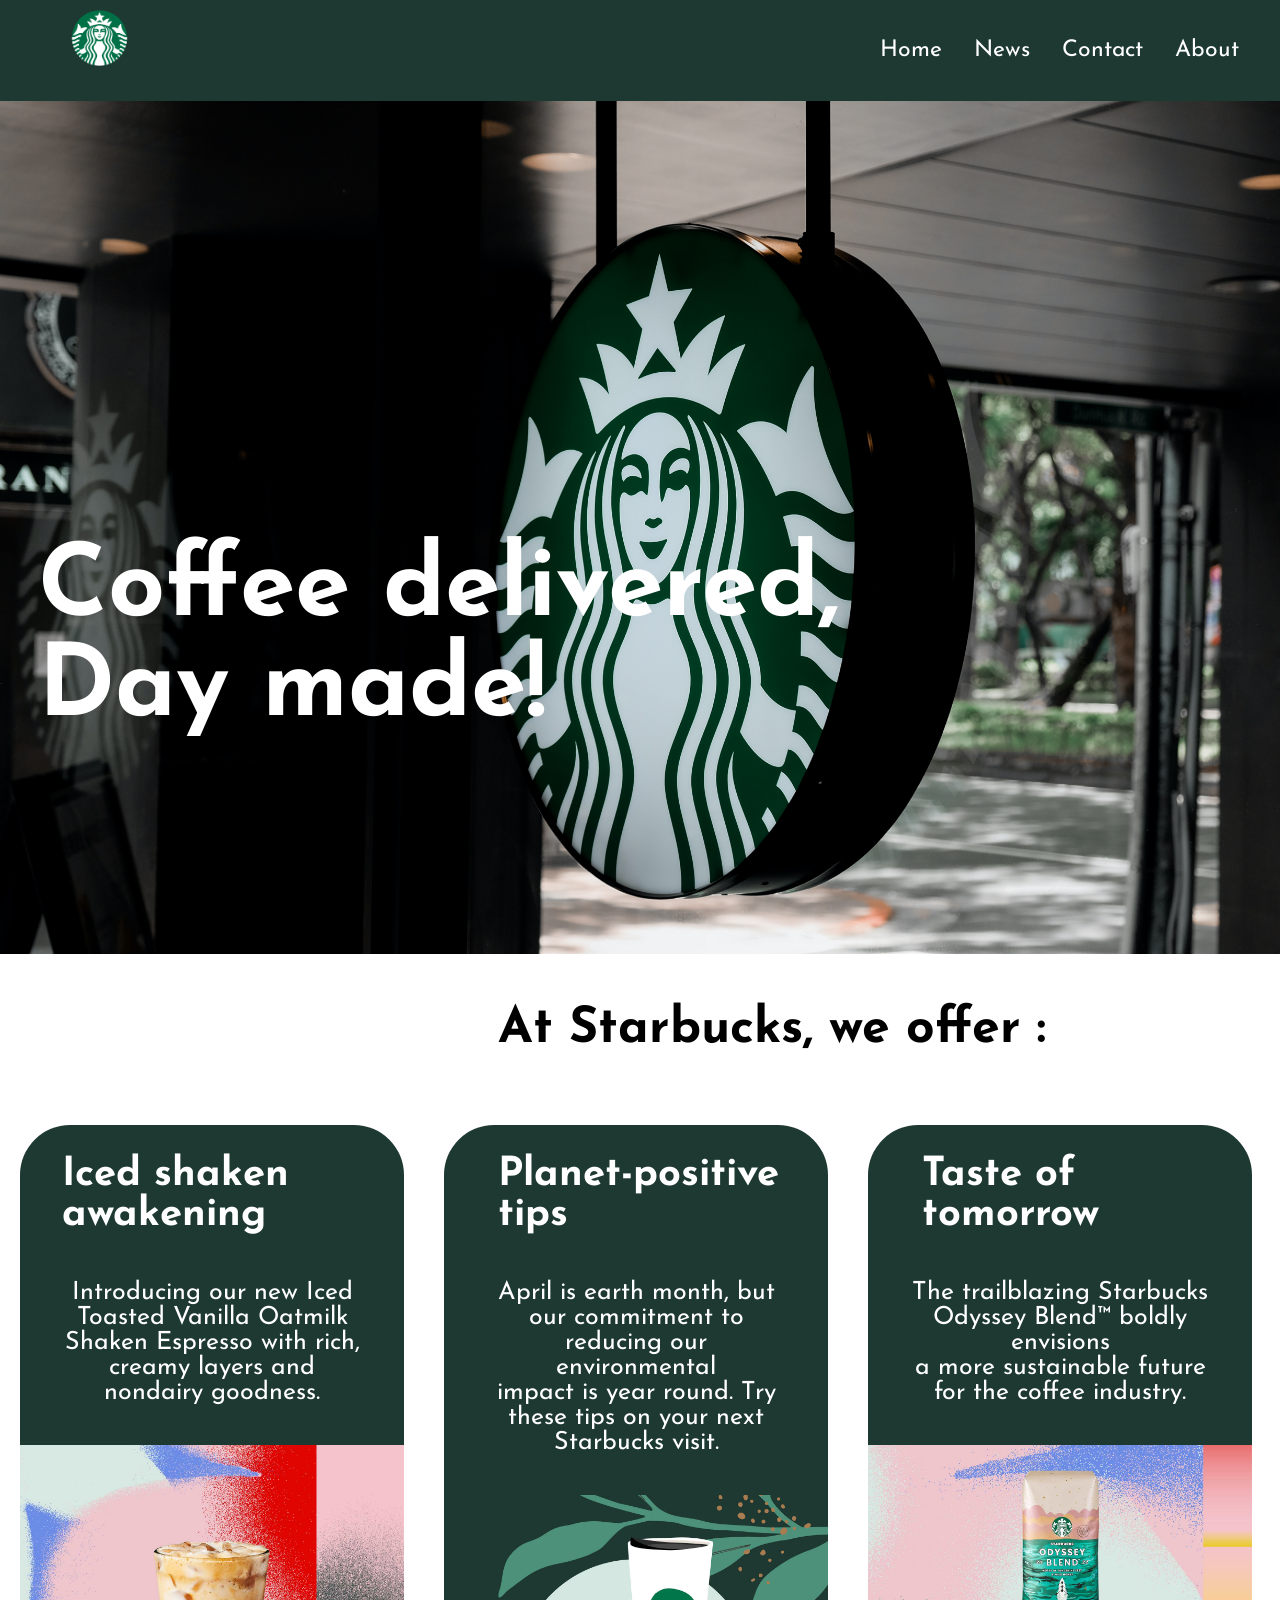
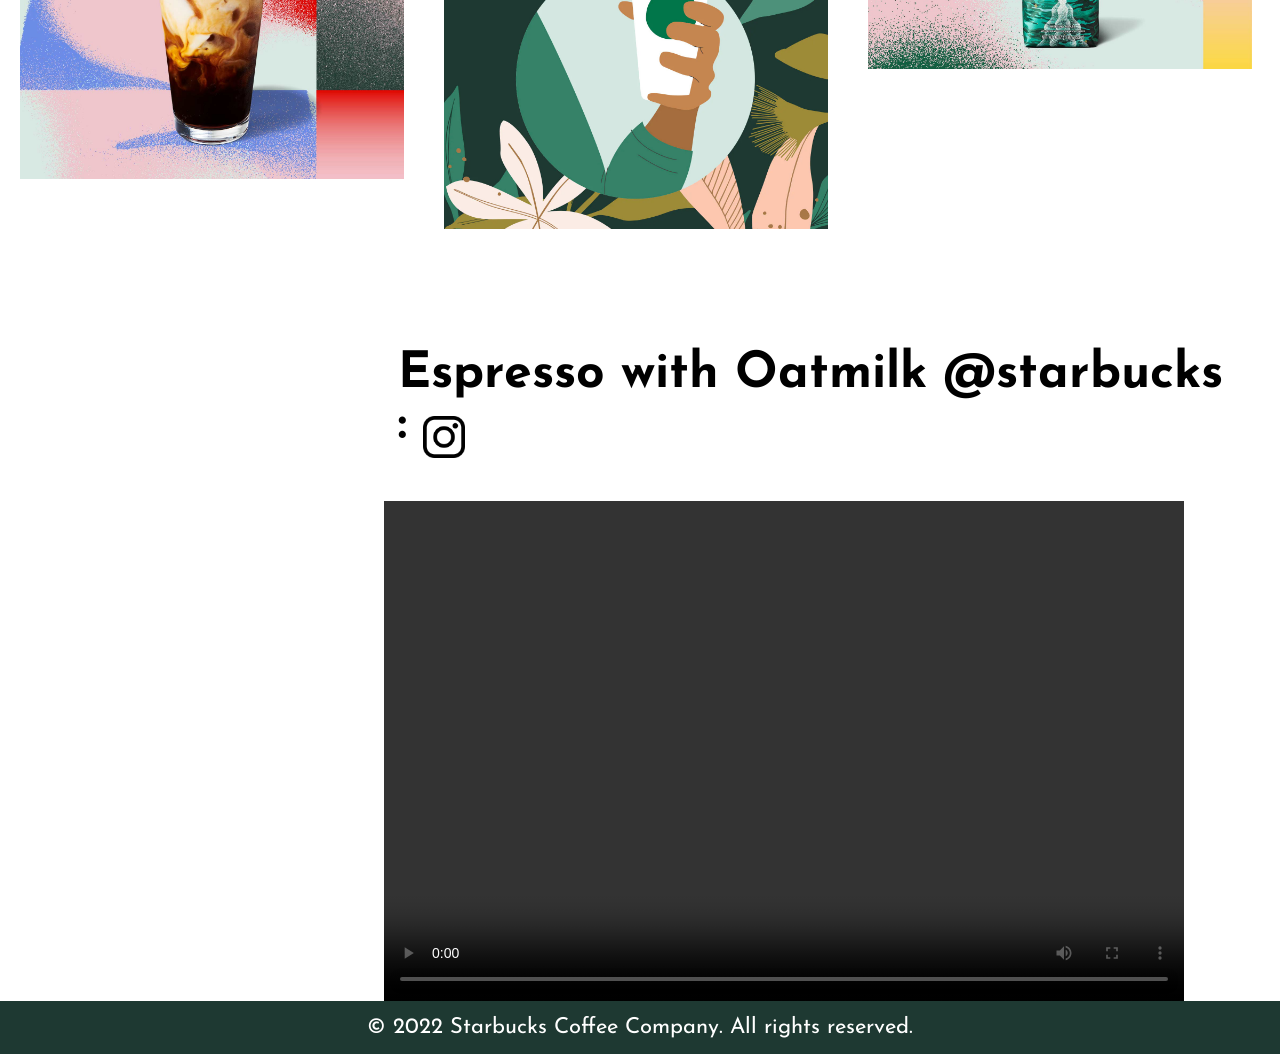
==== index.html @ d26c2149 "Initial Version" ====
<html>
    <head>
        <title>Starbucks Coffee Company</title>
        <link rel="stylesheet" href="index.css">
        <link rel="icon" type="image/x-icon" href="starbucks_logo_icon_170704.ico">
        <link rel="preconnect" href="https://fonts.googleapis.com">
        <link rel="preconnect" href="https://fonts.gstatic.com" crossorigin>
        <link href="https://fonts.googleapis.com/css2?family=Josefin+Sans&display=swap" rel="stylesheet"> 
    </head>
    
    <body>
        <div class="navbar">
            <ul>
                <img src="Starbucks-Logo.png" class="logo" style="width: 8%; float: left;">
                <div class="menu">
                    <li><a href="default.asp">Home</a></li>
                    <li><a href="news.asp">News</a></li>
                    <li><a href="contact.asp">Contact</a></li>
                    <li><a href="about.asp">About</a></li>
                </div>
              </ul>
        </div>


        <img src="wallpaper.jpg" style="width:100%;">
        <div class="naslov">
            <h1>Coffee delivered,
                <br>
                Day made!</h1>
        </div>


        <h1 class="podnaslov">At Starbucks, we offer : </h1>



        <div class="red">

            <div class="kolona">
                <div class="kartica1">
                    <h1 class="glavni_tekst1">Iced shaken awakening</h1>
                    <p class="opis_teksta1">
                        Introducing our new Iced Toasted Vanilla Oatmilk Shaken Espresso with rich, 
                        <br>
                        creamy layers and nondairy goodness.
                    </p>
        
                    <img src="1.jpg" style="width:100%;">
                </div>
            </div>



            <div class="kolona">
                <div class="kartica2">
                    <h1 class="glavni_tekst2">Planet-positive tips</h1>
                    <p class="opis_teksta2">
                        April is earth month, but our commitment to reducing our environmental
                        <br>
                        impact is year round. Try these tips on your next Starbucks visit.
                    </p>
        
                    <img src="2.jpg" style="width:100%;">
                </div>
            </div>



            <div class="kolona">
                <div class="kartica3">
                    <h1 class="glavni_tekst3">Taste of tomorrow</h1>
                    <p class="opis_teksta3">
                        The trailblazing Starbucks Odyssey Blend™ boldly envisions
                        <br>
                        a more sustainable future for the coffee industry.
                    </p>
        
                    <img src="3.jpg" style="width:100%;">
                </div>
            </div>
            
        </div>



        <div class="instagram_sekcija">
            <h1 class="instagram_tekst">Espresso with Oatmilk @starbucks : 
                <img class="instagram_logo" src="logo2.png" style="width: 5%;">
            </h1>
            <video width="800" height="500" controls>
                <source src="video.mp4" type="video/mp4">
            </video>
        </div>

        
        <footer>
            <p>© 2022 Starbucks Coffee Company. All rights reserved.</p>
        </footer>

    </body>
</html>
---- index.css ----
* {
    box-sizing: 0px;
    margin : 0px;
}

ul {
    list-style-type: none;
    margin: 0;
    overflow: hidden;
    background-color: #1e3932;
}

.menu{
    float: right;
    padding : 25px;
    font-family: 'Josefin Sans', sans-serif;
    font-size: 23px;
}

.naslov{
    position: absolute;
    top: 60%;
    left: 3%;
    font-family: 'Josefin Sans', sans-serif;
    font-size: 50px;
    color: #ffffff;
}


.logo{
    padding: 10px;
}

li {
    float: left;
}

li a {
    display: block;
    color: #ffffff;
    text-align: center;
    padding: 14px 16px;
    text-decoration: none;
}

li a:hover {
    color: #000000;
    transform: scale(1.2);
    transition: transform .2s;
}





.kartica1{
    border-radius: 50px;
    background-color: #1e3932;
    width : 600px;
    margin-bottom: 50px;
    max-width:100%;
    height: auto;
}

.glavni_tekst1{
    font-family: 'Josefin Sans', sans-serif;
    font-size: 40px;
    color: #ffffff;
    padding-top : 30px;
    padding-bottom: 5px;
    margin-left: 11%;
}

.kartica1:hover {
    transform: scale(1.1);
    transition: transform .5s ease;
}

.opis_teksta1{
    font-family: 'Josefin Sans', sans-serif;
    font-size: 25px;
    color: #ffffff;
    padding : 40px;
    text-align: center;
}

.kartica2{
    border-radius: 50px;
    background-color: #1e3932;
    width : 600px;
    margin-bottom: 50px;
    max-width:100%;
    height: auto;
}

.kartica2:hover {
    transform: scale(1.1);
    transition: transform .5s ease;
}

.glavni_tekst2{
    font-family: 'Josefin Sans', sans-serif;
    font-size: 40px;
    color: #ffffff;
    padding-top : 30px;
    padding-bottom: 5px;
    margin-left: 14%;
}

.opis_teksta2{
    font-family: 'Josefin Sans', sans-serif;
    font-size: 25px;
    color: #ffffff;
    padding : 40px;
    text-align: center;
}

.kartica3{
    border-radius: 50px;
    background-color: #1e3932;
    width : 600px;
    margin-bottom: 50px;
    max-width:100%;
    height: auto;
}

.kartica3:hover {
    transform: scale(1.1);
    transition: transform .5s ease;
}

.glavni_tekst3{
    font-family: 'Josefin Sans', sans-serif;
    font-size: 40px;
    color: #ffffff;
    padding-top : 30px;
    padding-bottom: 5px;
    margin-left: 14%;
}

.opis_teksta3{
    font-family: 'Josefin Sans', sans-serif;
    font-size: 25px;
    color: #ffffff;
    padding : 40px;
    text-align: center;
}





.red::after{
    content: "";
    clear: both;
    display: table;
}

.kolona{
    float: left;
    width: 30%;
    padding: 20px;
}



.instagram_sekcija{
    margin-left: 30%;
}

.instagram_tekst{
    margin-left: -4%;
    margin-right: auto;
    font-family: 'Josefin Sans', sans-serif;
    font-size: 50px;
    color: #000000;
    padding: 50px;
}

.instagram_logo{
    margin-bottom: -20px;
}


.podnaslov{
    margin-left: 35%;
    margin-right: auto;
    font-family: 'Josefin Sans', sans-serif;
    font-size: 50px;
    color: #000000;
    padding: 50px;
}

footer {
    text-align: center;
    font-family: 'Josefin Sans', sans-serif;
    font-size: 22px;
    padding: 15px;
    background-color: #1e3932;
    color: #ffffff;
}


@media only screen and (max-width: 600px){
    .wallpaper{
        background-image: "3.jpg";
    }
}
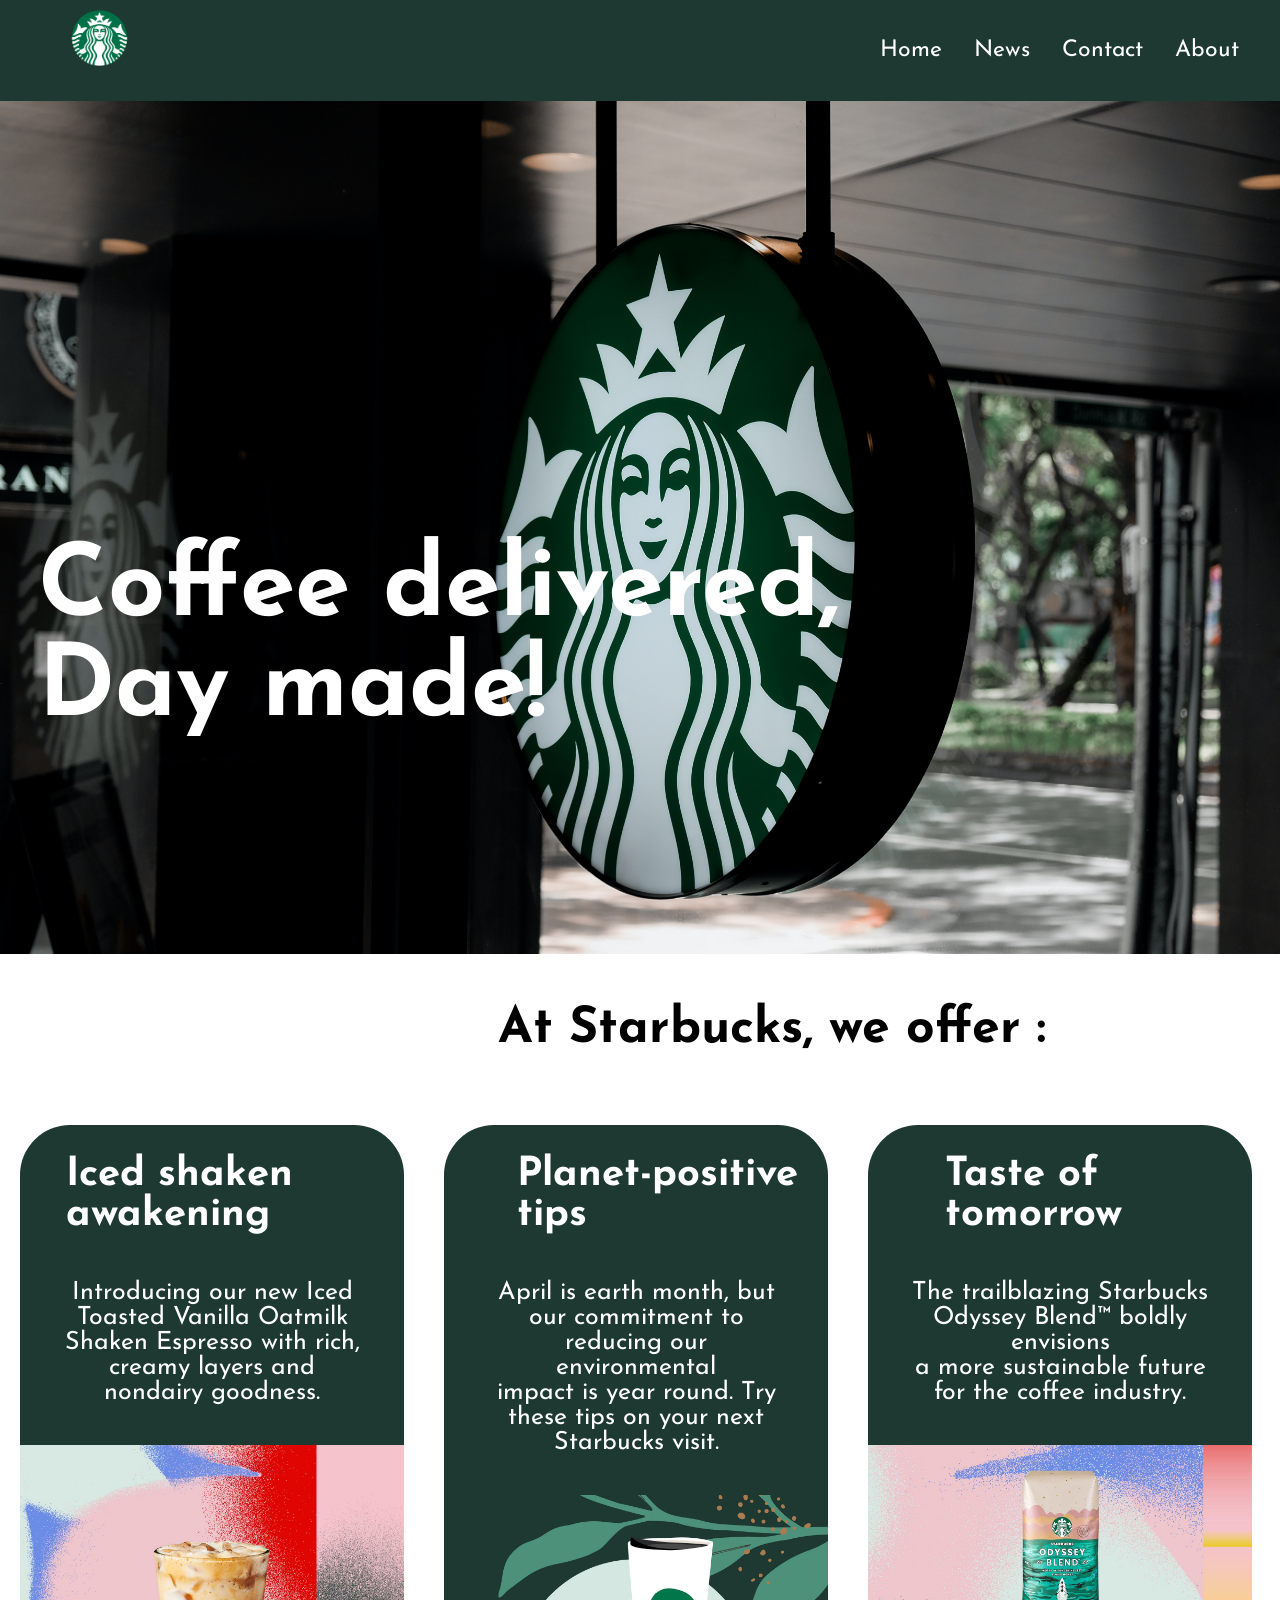
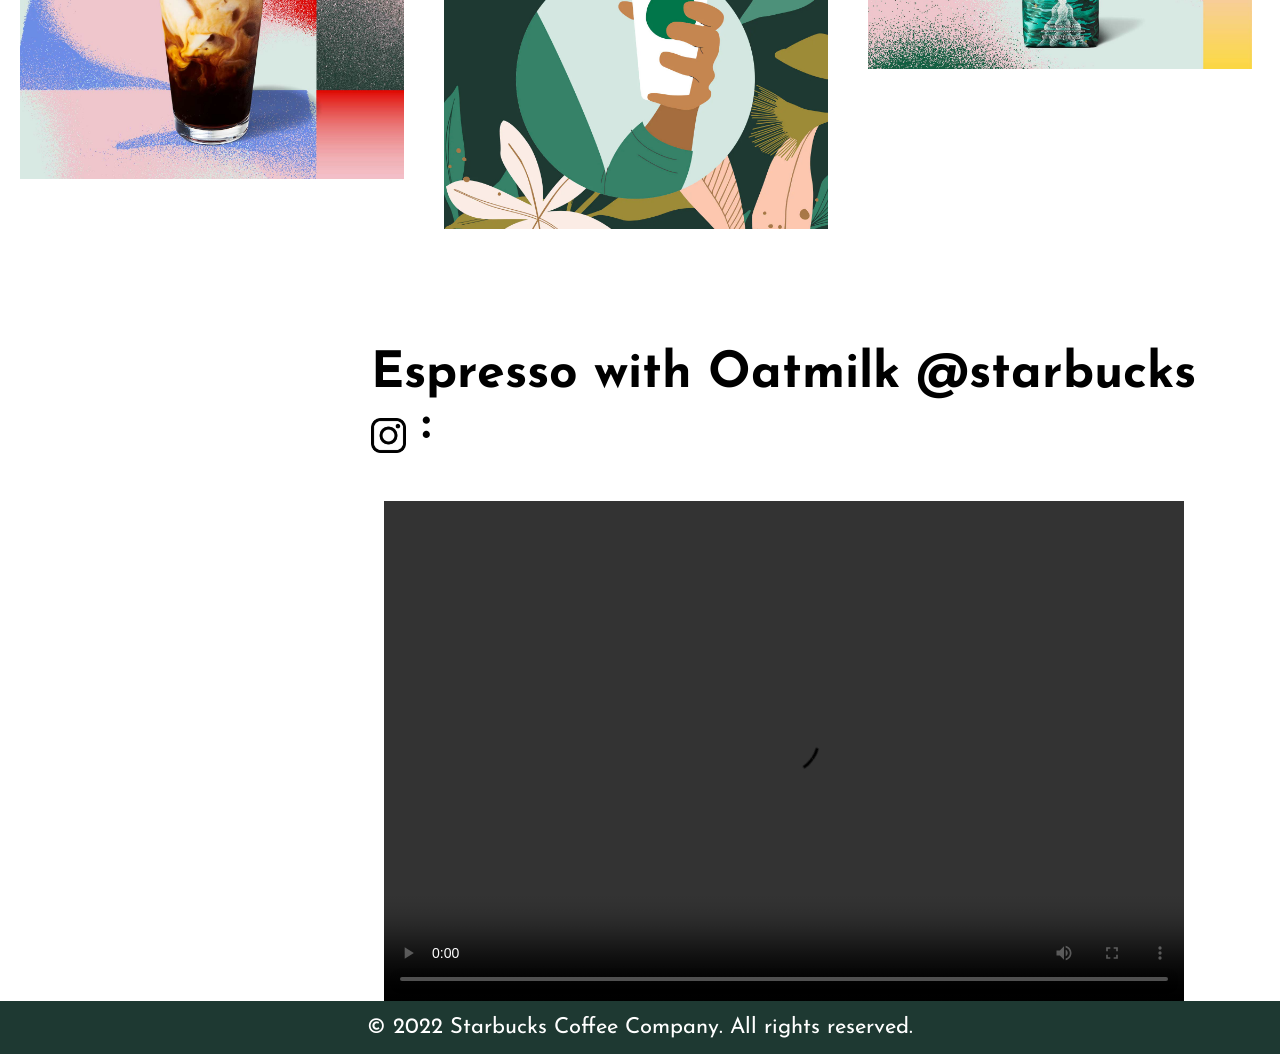
==== commit 922767b0: "Positioning Update" ====
--- a/index.html
+++ b/index.html
@@ -84,8 +84,9 @@
 
 
         <div class="instagram_sekcija">
-            <h1 class="instagram_tekst">Espresso with Oatmilk @starbucks : 
-                <img class="instagram_logo" src="logo2.png" style="width: 5%;">
+            <h1 class="instagram_tekst">Espresso with Oatmilk @starbucks
+                <img class="instagram_logo" src="logo2.png" style="width: 4%;">
+                 : 
             </h1>
             <video width="800" height="500" controls>
                 <source src="video.mp4" type="video/mp4">
--- a/index.css
+++ b/index.css
@@ -68,7 +68,7 @@
     color: #ffffff;
     padding-top : 30px;
     padding-bottom: 5px;
-    margin-left: 11%;
+    margin-left: 12%;
 }
 
 .kartica1:hover {
@@ -104,7 +104,7 @@
     color: #ffffff;
     padding-top : 30px;
     padding-bottom: 5px;
-    margin-left: 14%;
+    margin-left: 19%;
 }
 
 .opis_teksta2{
@@ -135,7 +135,7 @@
     color: #ffffff;
     padding-top : 30px;
     padding-bottom: 5px;
-    margin-left: 14%;
+    margin-left: 20%;
 }
 
 .opis_teksta3{
@@ -169,7 +169,7 @@
 }
 
 .instagram_tekst{
-    margin-left: -4%;
+    margin-left: -7%;
     margin-right: auto;
     font-family: 'Josefin Sans', sans-serif;
     font-size: 50px;
@@ -178,7 +178,7 @@
 }
 
 .instagram_logo{
-    margin-bottom: -20px;
+    margin-bottom: -15px;
 }
 
 
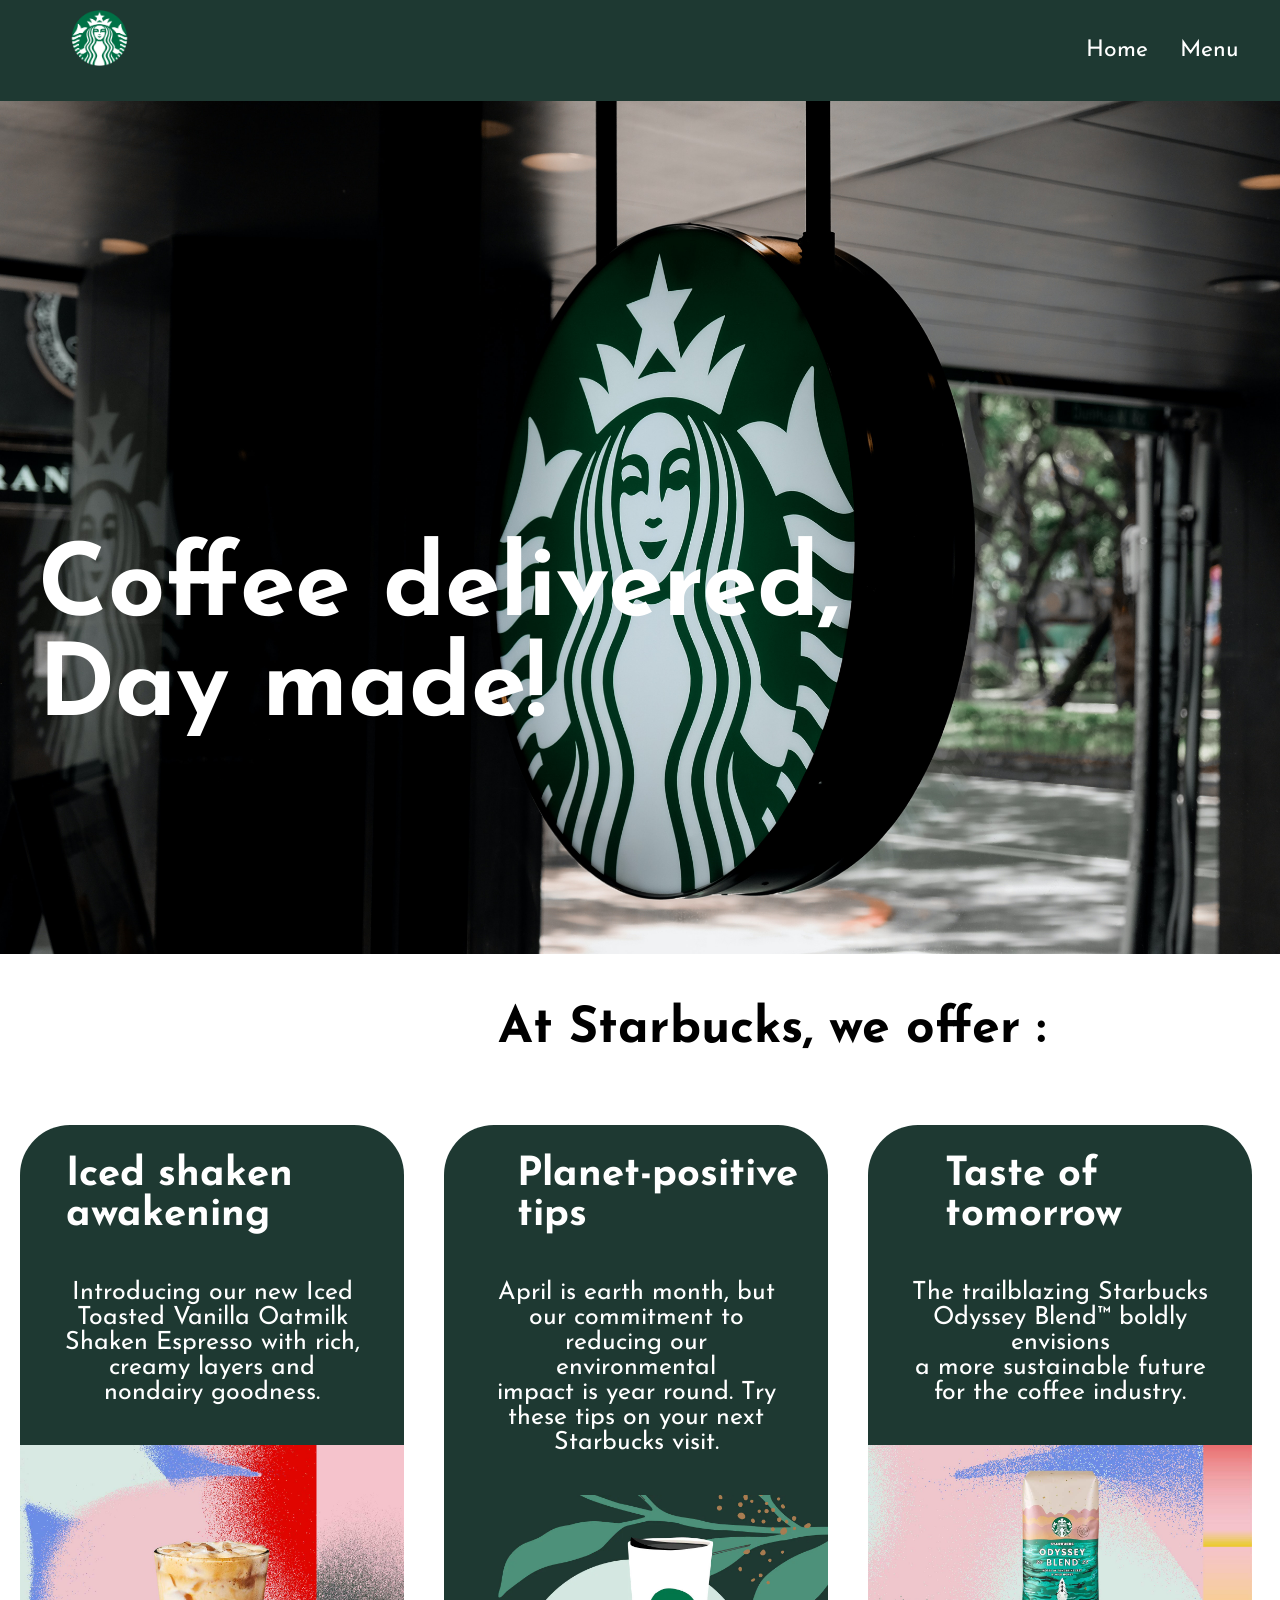
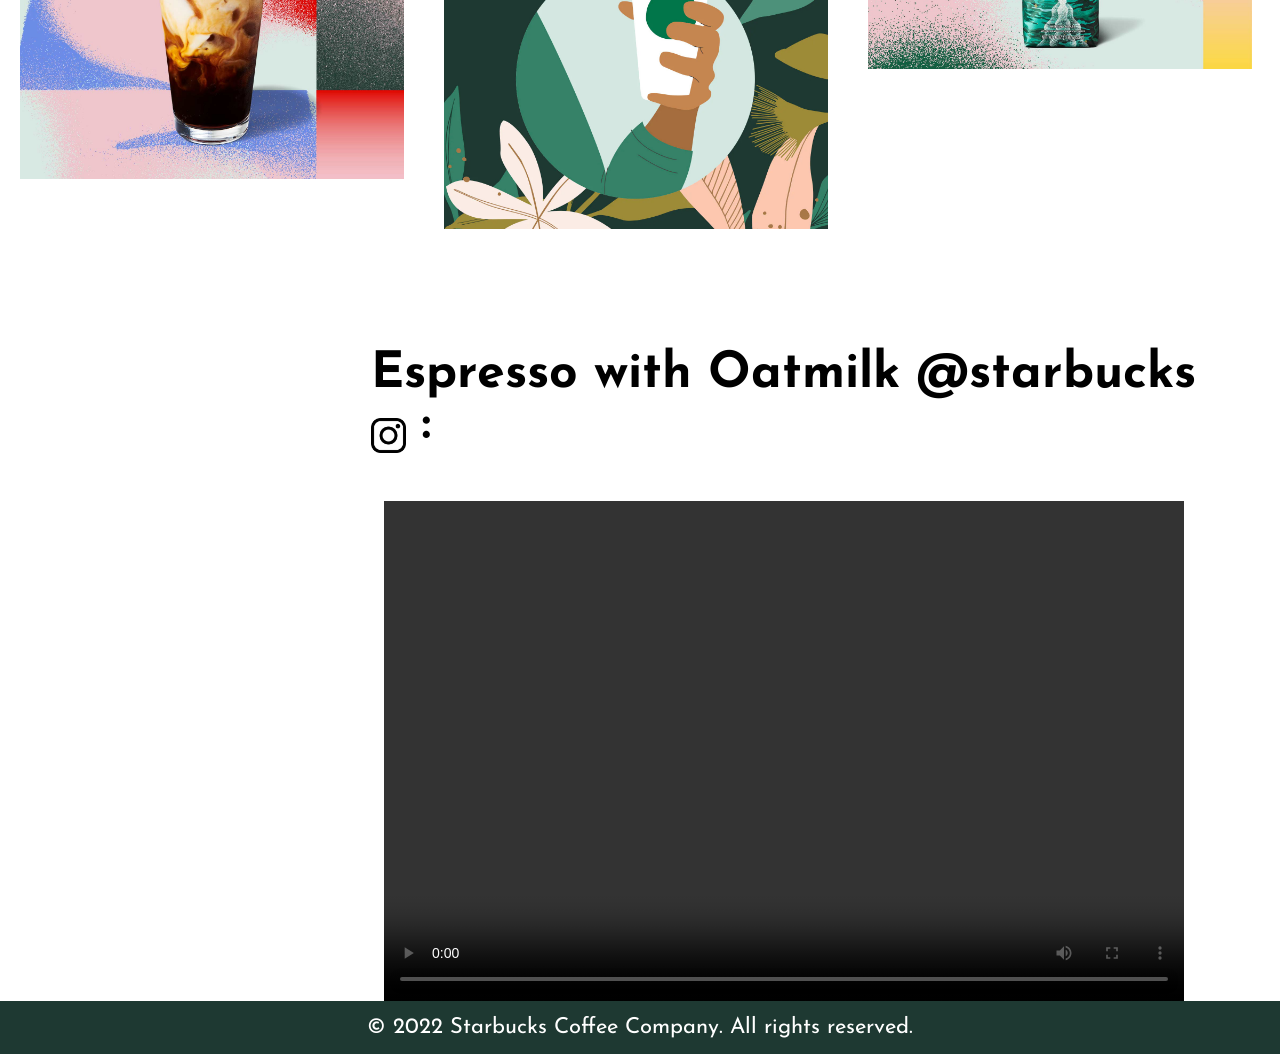
==== commit 08e658aa: "Menu page Update 2" ====
--- a/index.html
+++ b/index.html
@@ -13,10 +13,8 @@
             <ul>
                 <img src="Starbucks-Logo.png" class="logo" style="width: 8%; float: left;">
                 <div class="menu">
-                    <li><a href="default.asp">Home</a></li>
-                    <li><a href="news.asp">News</a></li>
-                    <li><a href="contact.asp">Contact</a></li>
-                    <li><a href="about.asp">About</a></li>
+                    <li><a href="index.html">Home</a></li>
+                    <li><a href="menu.html">Menu</a></li>
                 </div>
               </ul>
         </div>
@@ -45,7 +43,7 @@
                         creamy layers and nondairy goodness.
                     </p>
         
-                    <img src="1.jpg" style="width:100%;">
+                    <img src="home\1.jpg" style="width:100%;">
                 </div>
             </div>
 
@@ -60,7 +58,7 @@
                         impact is year round. Try these tips on your next Starbucks visit.
                     </p>
         
-                    <img src="2.jpg" style="width:100%;">
+                    <img src="home\2.jpg" style="width:100%;">
                 </div>
             </div>
 
@@ -75,7 +73,7 @@
                         a more sustainable future for the coffee industry.
                     </p>
         
-                    <img src="3.jpg" style="width:100%;">
+                    <img src="home\3.jpg" style="width:100%;">
                 </div>
             </div>
             
@@ -85,7 +83,7 @@
 
         <div class="instagram_sekcija">
             <h1 class="instagram_tekst">Espresso with Oatmilk @starbucks
-                <img class="instagram_logo" src="logo2.png" style="width: 4%;">
+                <img class="instagram_logo" src="instagram_logo.png" style="width: 4%;">
                  : 
             </h1>
             <video width="800" height="500" controls>
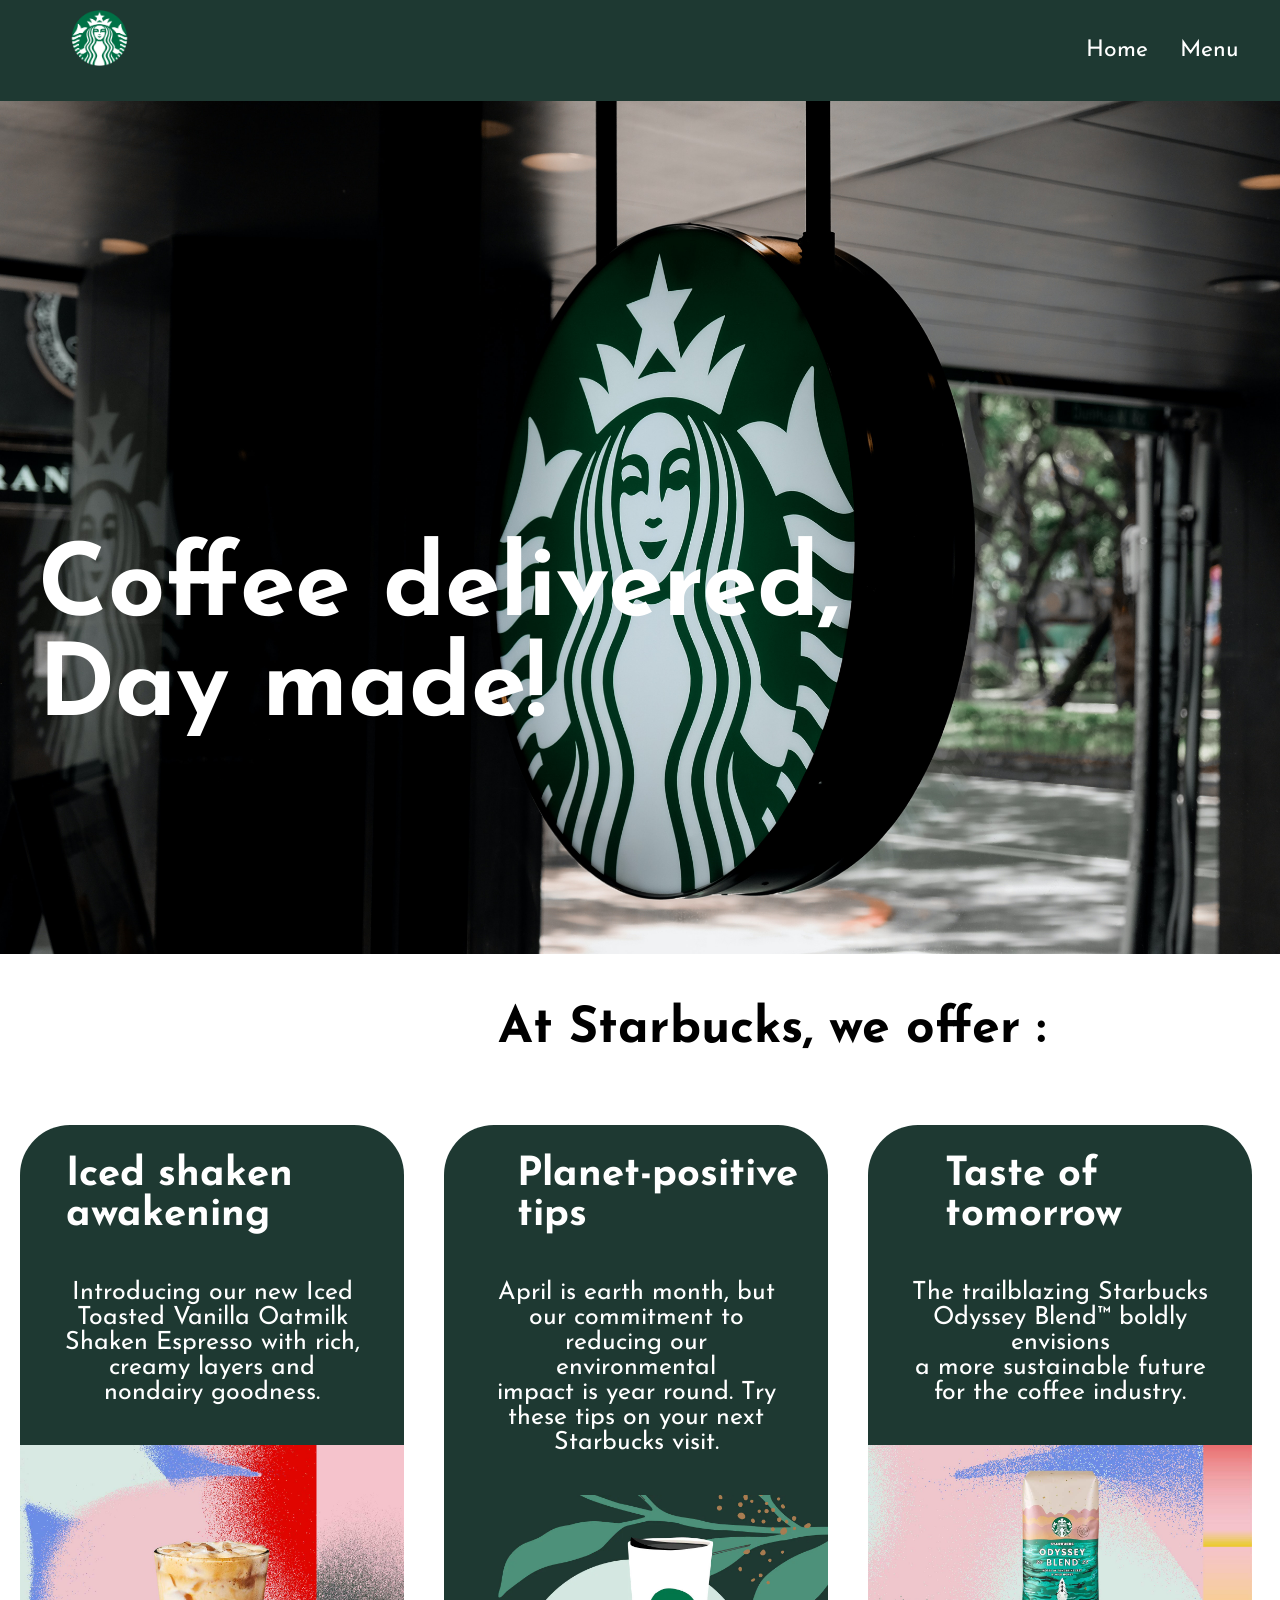
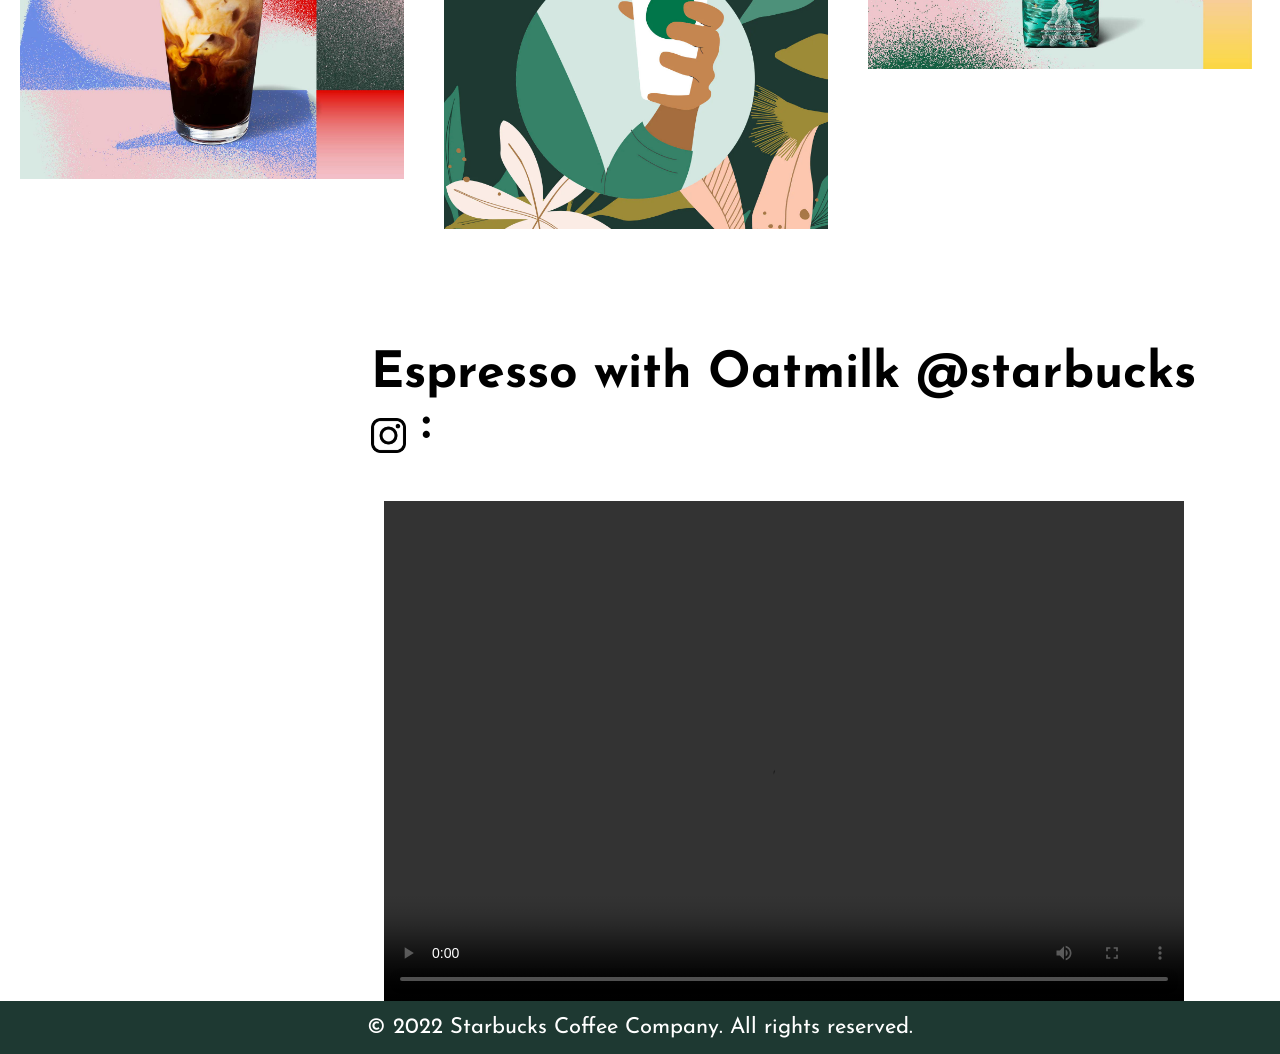
==== commit e1b4d768: "General Update" ====
--- a/index.html
+++ b/index.html
@@ -11,7 +11,7 @@
     <body>
         <div class="navbar">
             <ul>
-                <img src="Starbucks-Logo.png" class="logo" style="width: 8%; float: left;">
+                <a href="index.html"><img src="Starbucks-Logo.png" class="logo" style="width: 8%; float: left;"></a>
                 <div class="menu">
                     <li><a href="index.html">Home</a></li>
                     <li><a href="menu.html">Menu</a></li>
--- a/index.css
+++ b/index.css
@@ -201,8 +201,18 @@
 }
 
 
+
+
+@media only screen and (max-width: 1000px){
+    .naslov{
+        top: 40%;
+        font-size: 40px;
+    }
+}
+
 @media only screen and (max-width: 600px){
-    .wallpaper{
-        background-image: "3.jpg";
+    .naslov{
+        top: 30%;
+        font-size: 30px;
     }
 }
